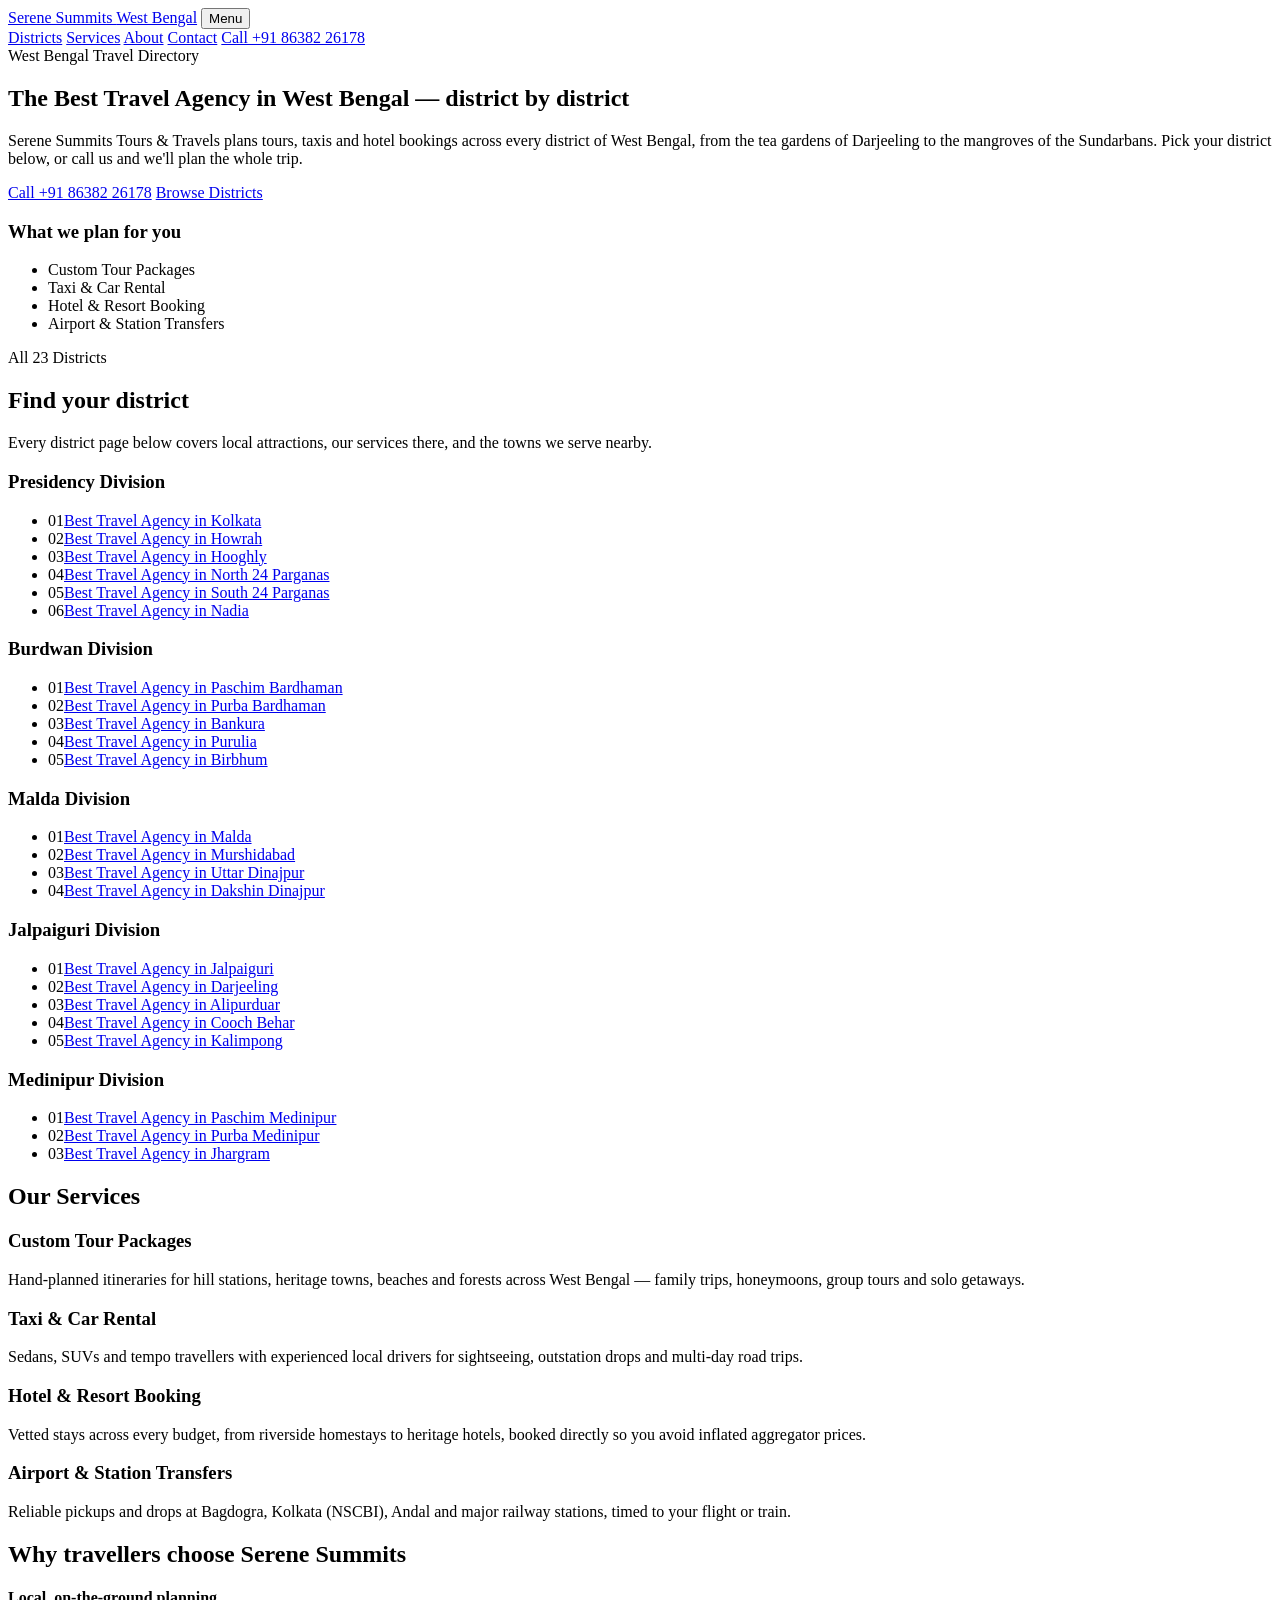
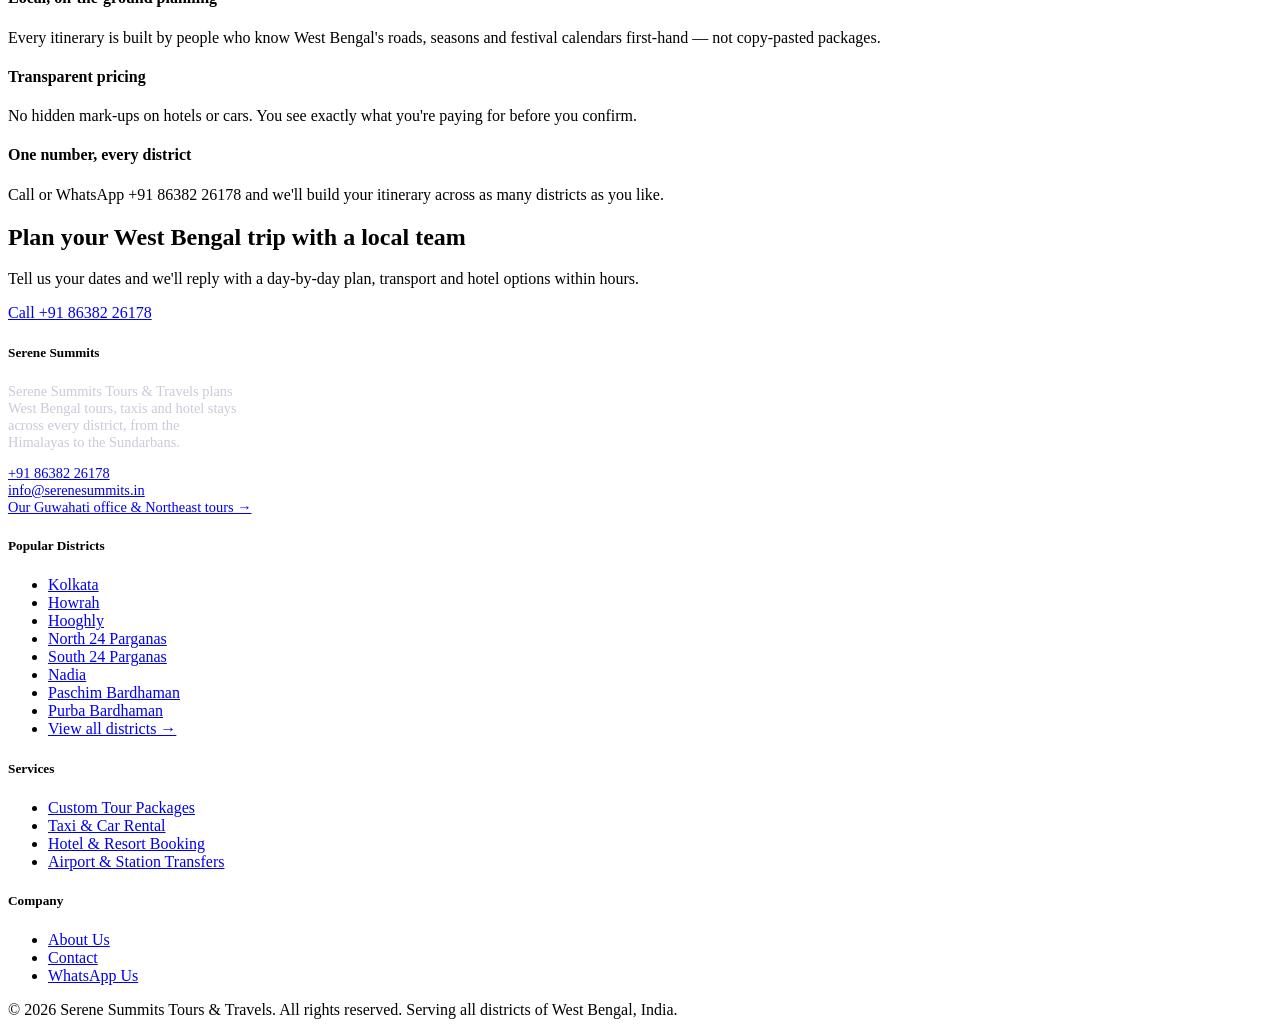
==== index.html @ d7575220 "Add files via upload" ====
<!DOCTYPE html>
<html lang="en">
<head>
<meta charset="UTF-8">
<meta name="viewport" content="width=device-width, initial-scale=1">
<title>Best Travel Agency in West Bengal | Serene Summits</title>
<meta name="description" content="Serene Summits plans tours, taxis and hotel stays across all 23 districts of West Bengal — from Darjeeling&#x27;s hills to the Sundarbans. Call +91 86382 26178.">
<link rel="canonical" href="https://serenesummits.in/west-bengal/index.html">
<meta property="og:type" content="website">
<meta property="og:title" content="Best Travel Agency in West Bengal | Serene Summits">
<meta property="og:description" content="Serene Summits plans tours, taxis and hotel stays across all 23 districts of West Bengal — from Darjeeling&#x27;s hills to the Sundarbans. Call +91 86382 26178.">
<meta property="og:url" content="https://serenesummits.in/west-bengal/index.html">
<meta name="twitter:card" content="summary">
<link rel="icon" href="data:,">
<link rel="stylesheet" href="./assets/css/style.css">
<script type="application/ld+json">{"@context": "https://schema.org", "@type": "TravelAgency", "name": "Serene Summits - Best Travel Agency in West Bengal", "image": "https://serenesummits.in/west-bengal/assets/img/logo.png", "telephone": "+918638226178", "email": "info@serenesummits.in", "url": "https://serenesummits.in/west-bengal/index.html", "areaServed": {"@type": "Place", "name": "West Bengal, West Bengal, India"}, "address": {"@type": "PostalAddress", "addressRegion": "West Bengal", "addressCountry": "IN"}, "priceRange": "$$"}</script>
</head>
<body>
<header class="site-header">
  <div class="header-row">
    <a class="logo" href="./index.html">Serene Summits <span>West Bengal</span></a>
    <button class="nav-toggle" aria-label="Menu" onclick="document.querySelector('.main-nav').classList.toggle('open')">Menu</button>
    <nav class="main-nav">
      <a href="./index.html">Districts</a>
      <a href="./services/index.html">Services</a>
      <a href="./about/index.html">About</a>
      <a href="./contact/index.html">Contact</a>
      <a class="call-btn" href="tel:+918638226178">Call +91 86382 26178</a>
    </nav>
  </div>
</header>
<section class="hero">
  <div class="wrap hero-grid">
    <div>
      <div class="eyebrow-place">West Bengal Travel Directory</div>
      <h1>The Best Travel Agency in West Bengal — district by district</h1>
      <p class="lede">Serene Summits Tours &amp; Travels plans tours, taxis and hotel bookings across every district of West Bengal, from the tea gardens of Darjeeling to the mangroves of the Sundarbans. Pick your district below, or call us and we'll plan the whole trip.</p>
      <div class="hero-cta">
        <a class="btn btn-primary" href="tel:+918638226178">Call +91 86382 26178</a>
        <a class="btn btn-ghost" href="#directory">Browse Districts</a>
      </div>
    </div>
    <div class="hero-fact-card">
      <h3>What we plan for you</h3>
      <ul>
        <li>Custom Tour Packages</li><li>Taxi &amp; Car Rental</li><li>Hotel &amp; Resort Booking</li><li>Airport &amp; Station Transfers</li>
      </ul>
    </div>
  </div>
</section>
<section id="directory"><div class="wrap">
<div class="tag">All 23 Districts</div><h2>Find your district</h2><p>Every district page below covers local attractions, our services there, and the towns we serve nearby.</p>
<div class="index-block"><h3>Presidency Division</h3><ul class="index-list"><li><span class="idx-num">01</span><a href="kolkata/index.html">Best Travel Agency in Kolkata</a></li><li><span class="idx-num">02</span><a href="howrah/index.html">Best Travel Agency in Howrah</a></li><li><span class="idx-num">03</span><a href="hooghly/index.html">Best Travel Agency in Hooghly</a></li><li><span class="idx-num">04</span><a href="north-24-parganas/index.html">Best Travel Agency in North 24 Parganas</a></li><li><span class="idx-num">05</span><a href="south-24-parganas/index.html">Best Travel Agency in South 24 Parganas</a></li><li><span class="idx-num">06</span><a href="nadia/index.html">Best Travel Agency in Nadia</a></li></ul></div>
<div class="index-block"><h3>Burdwan Division</h3><ul class="index-list"><li><span class="idx-num">01</span><a href="paschim-bardhaman/index.html">Best Travel Agency in Paschim Bardhaman</a></li><li><span class="idx-num">02</span><a href="purba-bardhaman/index.html">Best Travel Agency in Purba Bardhaman</a></li><li><span class="idx-num">03</span><a href="bankura/index.html">Best Travel Agency in Bankura</a></li><li><span class="idx-num">04</span><a href="purulia/index.html">Best Travel Agency in Purulia</a></li><li><span class="idx-num">05</span><a href="birbhum/index.html">Best Travel Agency in Birbhum</a></li></ul></div>
<div class="index-block"><h3>Malda Division</h3><ul class="index-list"><li><span class="idx-num">01</span><a href="malda/index.html">Best Travel Agency in Malda</a></li><li><span class="idx-num">02</span><a href="murshidabad/index.html">Best Travel Agency in Murshidabad</a></li><li><span class="idx-num">03</span><a href="uttar-dinajpur/index.html">Best Travel Agency in Uttar Dinajpur</a></li><li><span class="idx-num">04</span><a href="dakshin-dinajpur/index.html">Best Travel Agency in Dakshin Dinajpur</a></li></ul></div>
<div class="index-block"><h3>Jalpaiguri Division</h3><ul class="index-list"><li><span class="idx-num">01</span><a href="jalpaiguri/index.html">Best Travel Agency in Jalpaiguri</a></li><li><span class="idx-num">02</span><a href="darjeeling/index.html">Best Travel Agency in Darjeeling</a></li><li><span class="idx-num">03</span><a href="alipurduar/index.html">Best Travel Agency in Alipurduar</a></li><li><span class="idx-num">04</span><a href="cooch-behar/index.html">Best Travel Agency in Cooch Behar</a></li><li><span class="idx-num">05</span><a href="kalimpong/index.html">Best Travel Agency in Kalimpong</a></li></ul></div>
<div class="index-block"><h3>Medinipur Division</h3><ul class="index-list"><li><span class="idx-num">01</span><a href="paschim-medinipur/index.html">Best Travel Agency in Paschim Medinipur</a></li><li><span class="idx-num">02</span><a href="purba-medinipur/index.html">Best Travel Agency in Purba Medinipur</a></li><li><span class="idx-num">03</span><a href="jhargram/index.html">Best Travel Agency in Jhargram</a></li></ul></div>
</div></section>
<section class="section-tight"><div class="wrap"><h2>Our Services</h2><div class="service-grid"><div class="service-card" id="tour-packages">
      <h3>Custom Tour Packages</h3>
      <p>Hand-planned itineraries for hill stations, heritage towns, beaches and forests across West Bengal — family trips, honeymoons, group tours and solo getaways.</p>
    </div>
<div class="service-card" id="car-rental">
      <h3>Taxi &amp; Car Rental</h3>
      <p>Sedans, SUVs and tempo travellers with experienced local drivers for sightseeing, outstation drops and multi-day road trips.</p>
    </div>
<div class="service-card" id="hotel-booking">
      <h3>Hotel &amp; Resort Booking</h3>
      <p>Vetted stays across every budget, from riverside homestays to heritage hotels, booked directly so you avoid inflated aggregator prices.</p>
    </div>
<div class="service-card" id="transfers">
      <h3>Airport &amp; Station Transfers</h3>
      <p>Reliable pickups and drops at Bagdogra, Kolkata (NSCBI), Andal and major railway stations, timed to your flight or train.</p>
    </div></div></div></section>
<section class="section-tight"><div class="wrap"><h2>Why travellers choose Serene Summits</h2><div class="why-grid"><div class="why-item"><h4>Local, on-the-ground planning</h4><p>Every itinerary is built by people who know West Bengal&#x27;s roads, seasons and festival calendars first-hand — not copy-pasted packages.</p></div>
<div class="why-item"><h4>Transparent pricing</h4><p>No hidden mark-ups on hotels or cars. You see exactly what you&#x27;re paying for before you confirm.</p></div>
<div class="why-item"><h4>One number, every district</h4><p>Call or WhatsApp +91 86382 26178 and we&#x27;ll build your itinerary across as many districts as you like.</p></div></div></div></section>
<section class="cta-band">
  <div class="wrap two-col" style="align-items:center;">
    <div>
      <h2>Plan your West Bengal trip with a local team</h2>
      <p>Tell us your dates and we'll reply with a day-by-day plan, transport and hotel options within hours.</p>
    </div>
    <div class="hero-cta" style="margin-top:0;">
      <a class="btn btn-primary" href="tel:+918638226178">Call +91 86382 26178</a>
      <a class="btn btn-ghost" style="color:#fff;border-color:#fff;" href="https://wa.me/918638226178">WhatsApp Us</a>
    </div>
  </div>
</section><footer class="site-footer">
  <div class="wrap footer-grid">
    <div>
      <h5>Serene Summits</h5>
      <p style="color:#C9CADA;font-size:0.9rem;max-width:32ch;">Serene Summits Tours &amp; Travels plans West Bengal tours, taxis and hotel stays across every district, from the Himalayas to the Sundarbans.</p>
      <p style="font-size:0.9rem;">
        <a href="tel:+918638226178">+91 86382 26178</a><br>
        <a href="mailto:info@serenesummits.in">info@serenesummits.in</a><br>
        <a href="https://serenesummits.in/">Our Guwahati office &amp; Northeast tours &rarr;</a>
      </p>
    </div>
    <div>
      <h5>Popular Districts</h5>
      <ul><li><a href="./kolkata/index.html">Kolkata</a></li>
<li><a href="./howrah/index.html">Howrah</a></li>
<li><a href="./hooghly/index.html">Hooghly</a></li>
<li><a href="./north-24-parganas/index.html">North 24 Parganas</a></li>
<li><a href="./south-24-parganas/index.html">South 24 Parganas</a></li>
<li><a href="./nadia/index.html">Nadia</a></li>
<li><a href="./paschim-bardhaman/index.html">Paschim Bardhaman</a></li>
<li><a href="./purba-bardhaman/index.html">Purba Bardhaman</a></li>
        <li><a href="./index.html">View all districts &rarr;</a></li>
      </ul>
    </div>
    <div>
      <h5>Services</h5>
      <ul><li><a href="./services/index.html#tour-packages">Custom Tour Packages</a></li>
<li><a href="./services/index.html#car-rental">Taxi &amp; Car Rental</a></li>
<li><a href="./services/index.html#hotel-booking">Hotel &amp; Resort Booking</a></li>
<li><a href="./services/index.html#transfers">Airport &amp; Station Transfers</a></li></ul>
    </div>
    <div>
      <h5>Company</h5>
      <ul>
        <li><a href="./about/index.html">About Us</a></li>
        <li><a href="./contact/index.html">Contact</a></li>
        <li><a href="https://wa.me/918638226178">WhatsApp Us</a></li>
      </ul>
    </div>
  </div>
  <div class="wrap footer-bottom">
    <span>&copy; <span id="yr"></span> Serene Summits Tours &amp; Travels. All rights reserved.</span>
    <span>Serving all districts of West Bengal, India.</span>
  </div>
</footer>
<script>document.getElementById('yr').textContent = new Date().getFullYear();</script>
<script src="./assets/js/main.js"></script>
</body></html>
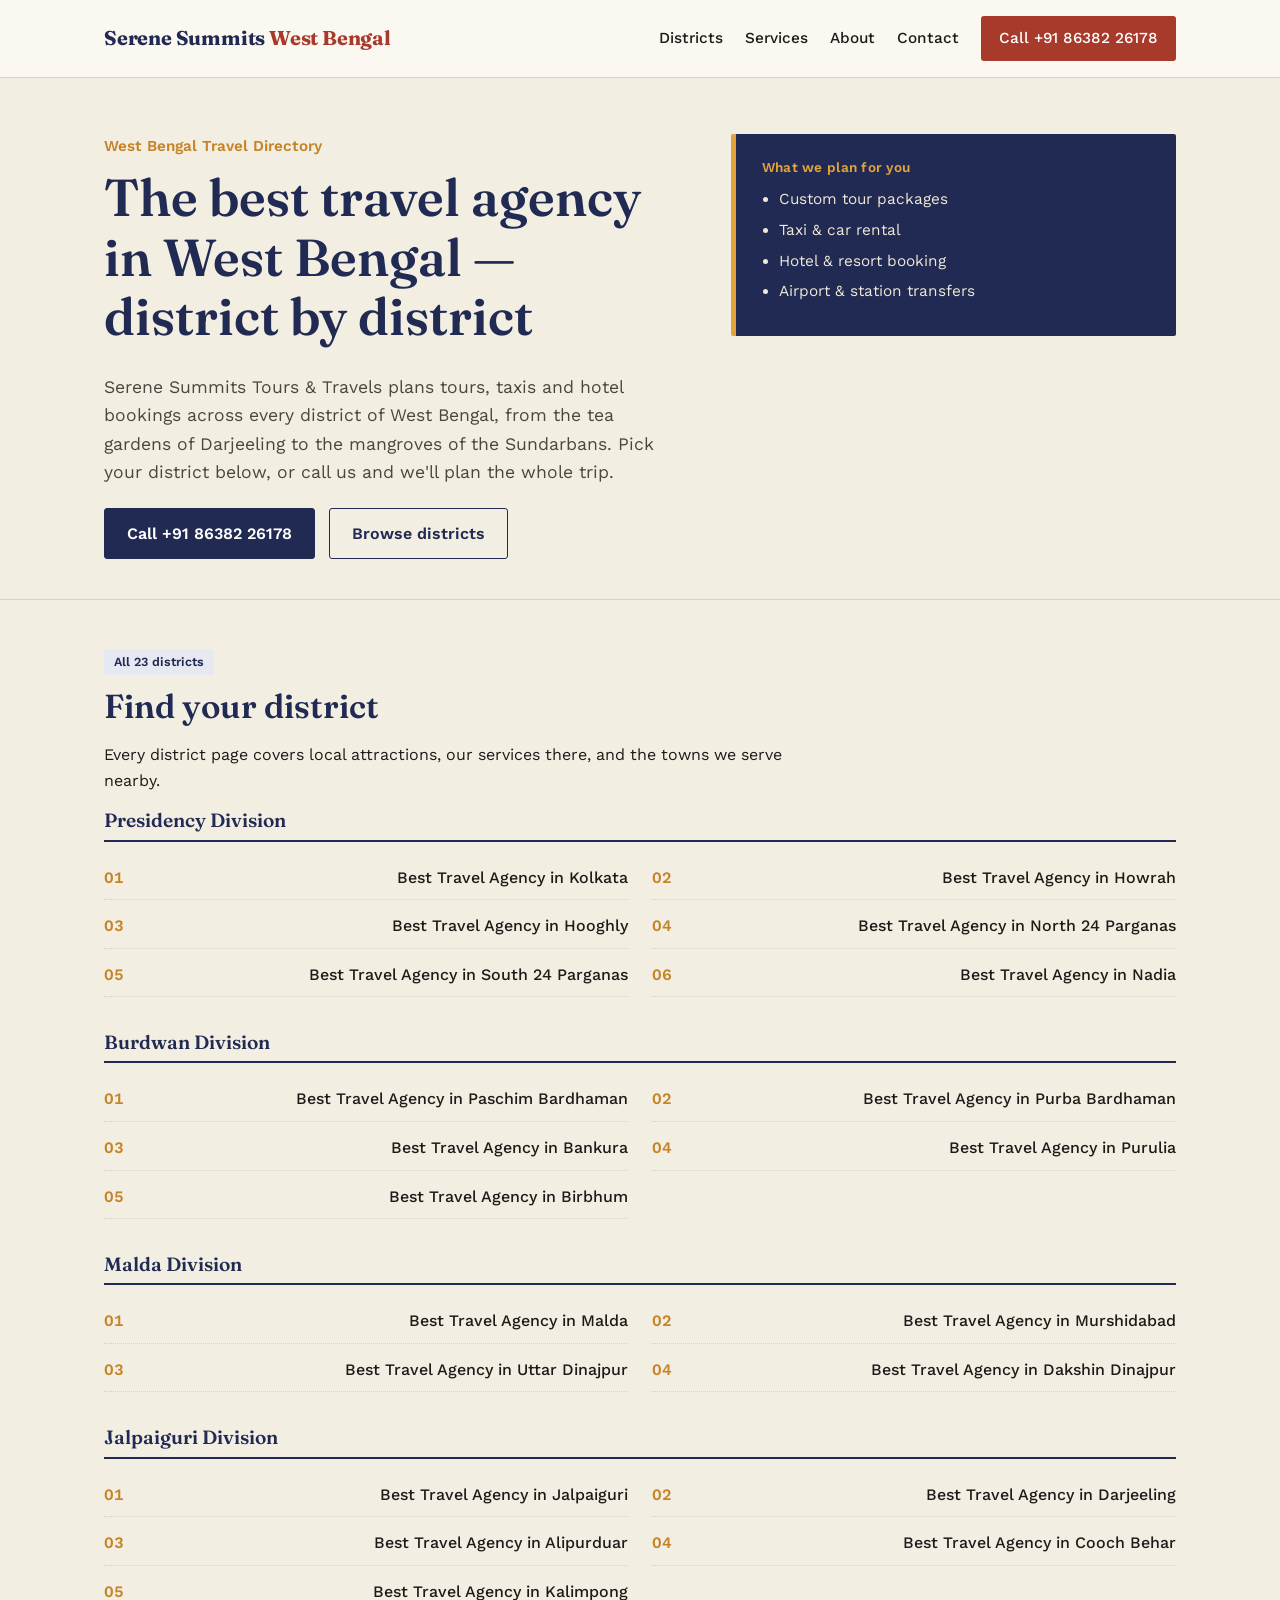
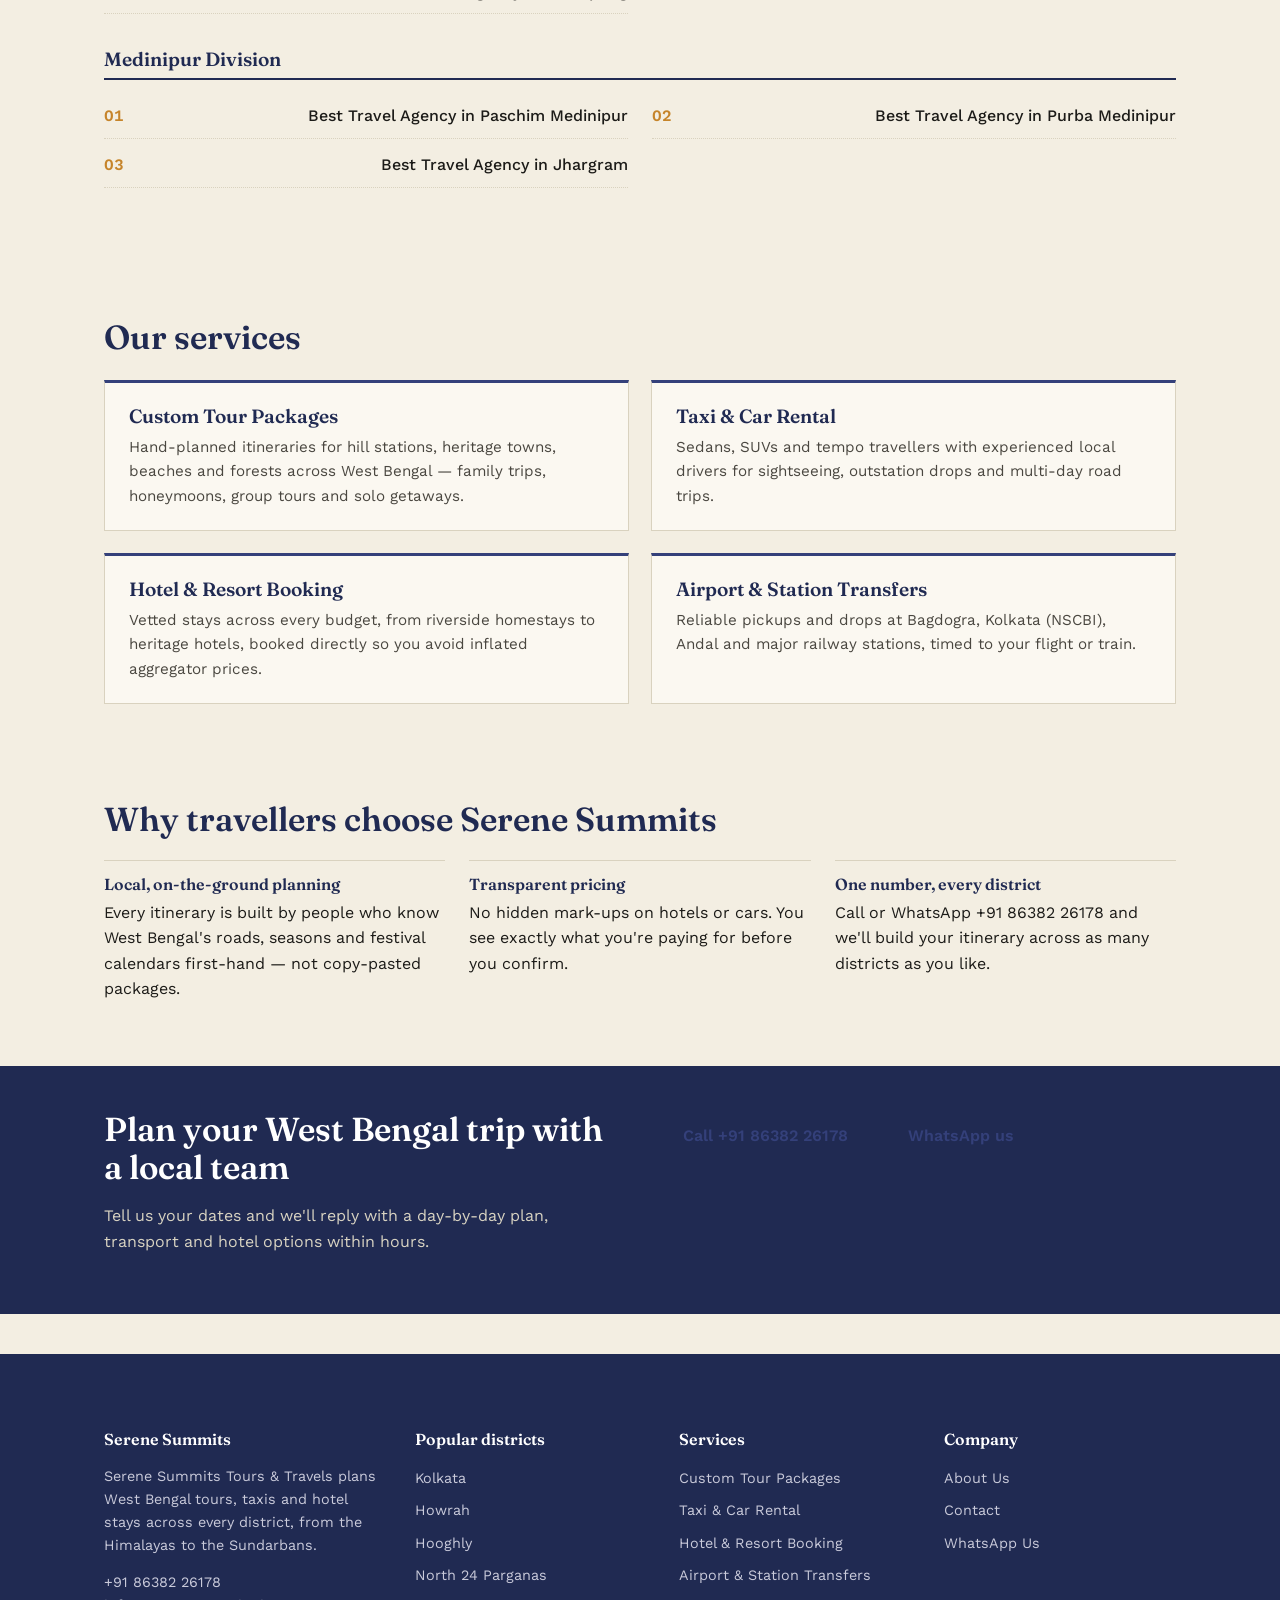
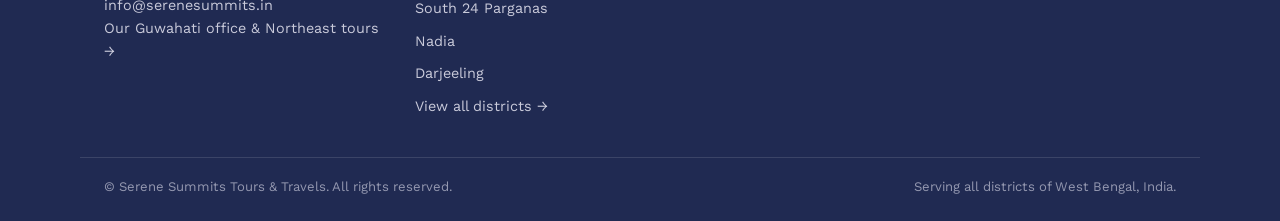
==== commit ab6e8987: "Update index.html" ====
--- a/index.html
+++ b/index.html
@@ -4,23 +4,39 @@
 <meta charset="UTF-8">
 <meta name="viewport" content="width=device-width, initial-scale=1">
 <title>Best Travel Agency in West Bengal | Serene Summits</title>
-<meta name="description" content="Serene Summits plans tours, taxis and hotel stays across all 23 districts of West Bengal — from Darjeeling&#x27;s hills to the Sundarbans. Call +91 86382 26178.">
-<link rel="canonical" href="https://serenesummits.in/west-bengal/index.html">
+<meta name="description" content="Serene Summits plans tours, taxis and hotel stays across all 23 districts of West Bengal — from Darjeeling's hills to the Sundarbans. Call +91 86382 26178.">
+<link rel="canonical" href="https://serenesummits.in/west-bengal/">
 <meta property="og:type" content="website">
 <meta property="og:title" content="Best Travel Agency in West Bengal | Serene Summits">
-<meta property="og:description" content="Serene Summits plans tours, taxis and hotel stays across all 23 districts of West Bengal — from Darjeeling&#x27;s hills to the Sundarbans. Call +91 86382 26178.">
-<meta property="og:url" content="https://serenesummits.in/west-bengal/index.html">
-<meta name="twitter:card" content="summary">
-<link rel="icon" href="data:,">
+<meta property="og:description" content="Tours, taxis and hotel stays across every district of West Bengal — planned by locals. Call +91 86382 26178.">
+<meta property="og:url" content="https://serenesummits.in/west-bengal/">
+<meta property="og:image" content="https://serenesummits.in/west-bengal/assets/img/logo.png">
+<meta name="twitter:card" content="summary_large_image">
+<meta name="theme-color" content="#0b6e4f">
+<link rel="icon" href="./assets/img/favicon.ico">
 <link rel="stylesheet" href="./assets/css/style.css">
-<script type="application/ld+json">{"@context": "https://schema.org", "@type": "TravelAgency", "name": "Serene Summits - Best Travel Agency in West Bengal", "image": "https://serenesummits.in/west-bengal/assets/img/logo.png", "telephone": "+918638226178", "email": "info@serenesummits.in", "url": "https://serenesummits.in/west-bengal/index.html", "areaServed": {"@type": "Place", "name": "West Bengal, West Bengal, India"}, "address": {"@type": "PostalAddress", "addressRegion": "West Bengal", "addressCountry": "IN"}, "priceRange": "$$"}</script>
+<script type="application/ld+json">
+{
+  "@context": "https://schema.org",
+  "@type": "TravelAgency",
+  "name": "Serene Summits - Best Travel Agency in West Bengal",
+  "image": "https://serenesummits.in/west-bengal/assets/img/logo.png",
+  "telephone": "+918638226178",
+  "email": "info@serenesummits.in",
+  "url": "https://serenesummits.in/west-bengal/",
+  "areaServed": {"@type": "Place", "name": "West Bengal, India"},
+  "address": {"@type": "PostalAddress", "addressRegion": "West Bengal", "addressCountry": "IN"},
+  "priceRange": "$$"
+}
+</script>
 </head>
 <body>
+
 <header class="site-header">
   <div class="header-row">
     <a class="logo" href="./index.html">Serene Summits <span>West Bengal</span></a>
-    <button class="nav-toggle" aria-label="Menu" onclick="document.querySelector('.main-nav').classList.toggle('open')">Menu</button>
-    <nav class="main-nav">
+    <button class="nav-toggle" aria-label="Toggle menu" aria-expanded="false" aria-controls="primary-nav">Menu</button>
+    <nav class="main-nav" id="primary-nav" aria-label="Primary">
       <a href="./index.html">Districts</a>
       <a href="./services/index.html">Services</a>
       <a href="./about/index.html">About</a>
@@ -29,93 +45,184 @@
     </nav>
   </div>
 </header>
+
+<main>
+
 <section class="hero">
   <div class="wrap hero-grid">
     <div>
       <div class="eyebrow-place">West Bengal Travel Directory</div>
-      <h1>The Best Travel Agency in West Bengal — district by district</h1>
+      <h1>The best travel agency in West Bengal — district by district</h1>
       <p class="lede">Serene Summits Tours &amp; Travels plans tours, taxis and hotel bookings across every district of West Bengal, from the tea gardens of Darjeeling to the mangroves of the Sundarbans. Pick your district below, or call us and we'll plan the whole trip.</p>
       <div class="hero-cta">
         <a class="btn btn-primary" href="tel:+918638226178">Call +91 86382 26178</a>
-        <a class="btn btn-ghost" href="#directory">Browse Districts</a>
-      </div>
-    </div>
-    <div class="hero-fact-card">
+        <a class="btn btn-ghost" href="#directory">Browse districts</a>
+      </div>
+    </div>
+    <aside class="hero-fact-card" aria-label="What we plan for you">
       <h3>What we plan for you</h3>
       <ul>
-        <li>Custom Tour Packages</li><li>Taxi &amp; Car Rental</li><li>Hotel &amp; Resort Booking</li><li>Airport &amp; Station Transfers</li>
-      </ul>
-    </div>
-  </div>
-</section>
-<section id="directory"><div class="wrap">
-<div class="tag">All 23 Districts</div><h2>Find your district</h2><p>Every district page below covers local attractions, our services there, and the towns we serve nearby.</p>
-<div class="index-block"><h3>Presidency Division</h3><ul class="index-list"><li><span class="idx-num">01</span><a href="kolkata/index.html">Best Travel Agency in Kolkata</a></li><li><span class="idx-num">02</span><a href="howrah/index.html">Best Travel Agency in Howrah</a></li><li><span class="idx-num">03</span><a href="hooghly/index.html">Best Travel Agency in Hooghly</a></li><li><span class="idx-num">04</span><a href="north-24-parganas/index.html">Best Travel Agency in North 24 Parganas</a></li><li><span class="idx-num">05</span><a href="south-24-parganas/index.html">Best Travel Agency in South 24 Parganas</a></li><li><span class="idx-num">06</span><a href="nadia/index.html">Best Travel Agency in Nadia</a></li></ul></div>
-<div class="index-block"><h3>Burdwan Division</h3><ul class="index-list"><li><span class="idx-num">01</span><a href="paschim-bardhaman/index.html">Best Travel Agency in Paschim Bardhaman</a></li><li><span class="idx-num">02</span><a href="purba-bardhaman/index.html">Best Travel Agency in Purba Bardhaman</a></li><li><span class="idx-num">03</span><a href="bankura/index.html">Best Travel Agency in Bankura</a></li><li><span class="idx-num">04</span><a href="purulia/index.html">Best Travel Agency in Purulia</a></li><li><span class="idx-num">05</span><a href="birbhum/index.html">Best Travel Agency in Birbhum</a></li></ul></div>
-<div class="index-block"><h3>Malda Division</h3><ul class="index-list"><li><span class="idx-num">01</span><a href="malda/index.html">Best Travel Agency in Malda</a></li><li><span class="idx-num">02</span><a href="murshidabad/index.html">Best Travel Agency in Murshidabad</a></li><li><span class="idx-num">03</span><a href="uttar-dinajpur/index.html">Best Travel Agency in Uttar Dinajpur</a></li><li><span class="idx-num">04</span><a href="dakshin-dinajpur/index.html">Best Travel Agency in Dakshin Dinajpur</a></li></ul></div>
-<div class="index-block"><h3>Jalpaiguri Division</h3><ul class="index-list"><li><span class="idx-num">01</span><a href="jalpaiguri/index.html">Best Travel Agency in Jalpaiguri</a></li><li><span class="idx-num">02</span><a href="darjeeling/index.html">Best Travel Agency in Darjeeling</a></li><li><span class="idx-num">03</span><a href="alipurduar/index.html">Best Travel Agency in Alipurduar</a></li><li><span class="idx-num">04</span><a href="cooch-behar/index.html">Best Travel Agency in Cooch Behar</a></li><li><span class="idx-num">05</span><a href="kalimpong/index.html">Best Travel Agency in Kalimpong</a></li></ul></div>
-<div class="index-block"><h3>Medinipur Division</h3><ul class="index-list"><li><span class="idx-num">01</span><a href="paschim-medinipur/index.html">Best Travel Agency in Paschim Medinipur</a></li><li><span class="idx-num">02</span><a href="purba-medinipur/index.html">Best Travel Agency in Purba Medinipur</a></li><li><span class="idx-num">03</span><a href="jhargram/index.html">Best Travel Agency in Jhargram</a></li></ul></div>
-</div></section>
-<section class="section-tight"><div class="wrap"><h2>Our Services</h2><div class="service-grid"><div class="service-card" id="tour-packages">
-      <h3>Custom Tour Packages</h3>
-      <p>Hand-planned itineraries for hill stations, heritage towns, beaches and forests across West Bengal — family trips, honeymoons, group tours and solo getaways.</p>
-    </div>
-<div class="service-card" id="car-rental">
-      <h3>Taxi &amp; Car Rental</h3>
-      <p>Sedans, SUVs and tempo travellers with experienced local drivers for sightseeing, outstation drops and multi-day road trips.</p>
-    </div>
-<div class="service-card" id="hotel-booking">
-      <h3>Hotel &amp; Resort Booking</h3>
-      <p>Vetted stays across every budget, from riverside homestays to heritage hotels, booked directly so you avoid inflated aggregator prices.</p>
-    </div>
-<div class="service-card" id="transfers">
-      <h3>Airport &amp; Station Transfers</h3>
-      <p>Reliable pickups and drops at Bagdogra, Kolkata (NSCBI), Andal and major railway stations, timed to your flight or train.</p>
-    </div></div></div></section>
-<section class="section-tight"><div class="wrap"><h2>Why travellers choose Serene Summits</h2><div class="why-grid"><div class="why-item"><h4>Local, on-the-ground planning</h4><p>Every itinerary is built by people who know West Bengal&#x27;s roads, seasons and festival calendars first-hand — not copy-pasted packages.</p></div>
-<div class="why-item"><h4>Transparent pricing</h4><p>No hidden mark-ups on hotels or cars. You see exactly what you&#x27;re paying for before you confirm.</p></div>
-<div class="why-item"><h4>One number, every district</h4><p>Call or WhatsApp +91 86382 26178 and we&#x27;ll build your itinerary across as many districts as you like.</p></div></div></div></section>
+        <li>Custom tour packages</li>
+        <li>Taxi &amp; car rental</li>
+        <li>Hotel &amp; resort booking</li>
+        <li>Airport &amp; station transfers</li>
+      </ul>
+    </aside>
+  </div>
+</section>
+
+<section id="directory" class="section">
+  <div class="wrap">
+    <span class="tag">All 23 districts</span>
+    <h2>Find your district</h2>
+    <p>Every district page covers local attractions, our services there, and the towns we serve nearby.</p>
+
+    <div class="index-block">
+      <h3>Presidency Division</h3>
+      <ul class="index-list">
+        <li><span class="idx-num">01</span><a href="./kolkata/index.html">Best Travel Agency in Kolkata</a></li>
+        <li><span class="idx-num">02</span><a href="./howrah/index.html">Best Travel Agency in Howrah</a></li>
+        <li><span class="idx-num">03</span><a href="./hooghly/index.html">Best Travel Agency in Hooghly</a></li>
+        <li><span class="idx-num">04</span><a href="./north-24-parganas/index.html">Best Travel Agency in North 24 Parganas</a></li>
+        <li><span class="idx-num">05</span><a href="./south-24-parganas/index.html">Best Travel Agency in South 24 Parganas</a></li>
+        <li><span class="idx-num">06</span><a href="./nadia/index.html">Best Travel Agency in Nadia</a></li>
+      </ul>
+    </div>
+
+    <div class="index-block">
+      <h3>Burdwan Division</h3>
+      <ul class="index-list">
+        <li><span class="idx-num">01</span><a href="./paschim-bardhaman/index.html">Best Travel Agency in Paschim Bardhaman</a></li>
+        <li><span class="idx-num">02</span><a href="./purba-bardhaman/index.html">Best Travel Agency in Purba Bardhaman</a></li>
+        <li><span class="idx-num">03</span><a href="./bankura/index.html">Best Travel Agency in Bankura</a></li>
+        <li><span class="idx-num">04</span><a href="./purulia/index.html">Best Travel Agency in Purulia</a></li>
+        <li><span class="idx-num">05</span><a href="./birbhum/index.html">Best Travel Agency in Birbhum</a></li>
+      </ul>
+    </div>
+
+    <div class="index-block">
+      <h3>Malda Division</h3>
+      <ul class="index-list">
+        <li><span class="idx-num">01</span><a href="./malda/index.html">Best Travel Agency in Malda</a></li>
+        <li><span class="idx-num">02</span><a href="./murshidabad/index.html">Best Travel Agency in Murshidabad</a></li>
+        <li><span class="idx-num">03</span><a href="./uttar-dinajpur/index.html">Best Travel Agency in Uttar Dinajpur</a></li>
+        <li><span class="idx-num">04</span><a href="./dakshin-dinajpur/index.html">Best Travel Agency in Dakshin Dinajpur</a></li>
+      </ul>
+    </div>
+
+    <div class="index-block">
+      <h3>Jalpaiguri Division</h3>
+      <ul class="index-list">
+        <li><span class="idx-num">01</span><a href="./jalpaiguri/index.html">Best Travel Agency in Jalpaiguri</a></li>
+        <li><span class="idx-num">02</span><a href="./darjeeling/index.html">Best Travel Agency in Darjeeling</a></li>
+        <li><span class="idx-num">03</span><a href="./alipurduar/index.html">Best Travel Agency in Alipurduar</a></li>
+        <li><span class="idx-num">04</span><a href="./cooch-behar/index.html">Best Travel Agency in Cooch Behar</a></li>
+        <li><span class="idx-num">05</span><a href="./kalimpong/index.html">Best Travel Agency in Kalimpong</a></li>
+      </ul>
+    </div>
+
+    <div class="index-block">
+      <h3>Medinipur Division</h3>
+      <ul class="index-list">
+        <li><span class="idx-num">01</span><a href="./paschim-medinipur/index.html">Best Travel Agency in Paschim Medinipur</a></li>
+        <li><span class="idx-num">02</span><a href="./purba-medinipur/index.html">Best Travel Agency in Purba Medinipur</a></li>
+        <li><span class="idx-num">03</span><a href="./jhargram/index.html">Best Travel Agency in Jhargram</a></li>
+      </ul>
+    </div>
+  </div>
+</section>
+
+<section class="section section-alt">
+  <div class="wrap">
+    <h2>Our services</h2>
+    <div class="service-grid">
+      <div class="service-card" id="tour-packages">
+        <h3>Custom Tour Packages</h3>
+        <p>Hand-planned itineraries for hill stations, heritage towns, beaches and forests across West Bengal — family trips, honeymoons, group tours and solo getaways.</p>
+      </div>
+      <div class="service-card" id="car-rental">
+        <h3>Taxi &amp; Car Rental</h3>
+        <p>Sedans, SUVs and tempo travellers with experienced local drivers for sightseeing, outstation drops and multi-day road trips.</p>
+      </div>
+      <div class="service-card" id="hotel-booking">
+        <h3>Hotel &amp; Resort Booking</h3>
+        <p>Vetted stays across every budget, from riverside homestays to heritage hotels, booked directly so you avoid inflated aggregator prices.</p>
+      </div>
+      <div class="service-card" id="transfers">
+        <h3>Airport &amp; Station Transfers</h3>
+        <p>Reliable pickups and drops at Bagdogra, Kolkata (NSCBI), Andal and major railway stations, timed to your flight or train.</p>
+      </div>
+    </div>
+  </div>
+</section>
+
+<section class="section">
+  <div class="wrap">
+    <h2>Why travellers choose Serene Summits</h2>
+    <div class="why-grid">
+      <div class="why-item">
+        <h4>Local, on-the-ground planning</h4>
+        <p>Every itinerary is built by people who know West Bengal's roads, seasons and festival calendars first-hand — not copy-pasted packages.</p>
+      </div>
+      <div class="why-item">
+        <h4>Transparent pricing</h4>
+        <p>No hidden mark-ups on hotels or cars. You see exactly what you're paying for before you confirm.</p>
+      </div>
+      <div class="why-item">
+        <h4>One number, every district</h4>
+        <p>Call or WhatsApp +91 86382 26178 and we'll build your itinerary across as many districts as you like.</p>
+      </div>
+    </div>
+  </div>
+</section>
+
 <section class="cta-band">
-  <div class="wrap two-col" style="align-items:center;">
+  <div class="wrap two-col">
     <div>
       <h2>Plan your West Bengal trip with a local team</h2>
       <p>Tell us your dates and we'll reply with a day-by-day plan, transport and hotel options within hours.</p>
     </div>
     <div class="hero-cta" style="margin-top:0;">
-      <a class="btn btn-primary" href="tel:+918638226178">Call +91 86382 26178</a>
-      <a class="btn btn-ghost" style="color:#fff;border-color:#fff;" href="https://wa.me/918638226178">WhatsApp Us</a>
-    </div>
-  </div>
-</section><footer class="site-footer">
+      <a class="btn btn-white" href="tel:+918638226178">Call +91 86382 26178</a>
+      <a class="btn btn-outline-white" href="https://wa.me/918638226178">WhatsApp us</a>
+    </div>
+  </div>
+</section>
+
+</main>
+
+<footer class="site-footer">
   <div class="wrap footer-grid">
     <div>
       <h5>Serene Summits</h5>
-      <p style="color:#C9CADA;font-size:0.9rem;max-width:32ch;">Serene Summits Tours &amp; Travels plans West Bengal tours, taxis and hotel stays across every district, from the Himalayas to the Sundarbans.</p>
-      <p style="font-size:0.9rem;">
+      <p style="color:#c9cada;font-size:.9rem;max-width:34ch;">Serene Summits Tours &amp; Travels plans West Bengal tours, taxis and hotel stays across every district, from the Himalayas to the Sundarbans.</p>
+      <p style="font-size:.9rem;">
         <a href="tel:+918638226178">+91 86382 26178</a><br>
         <a href="mailto:info@serenesummits.in">info@serenesummits.in</a><br>
-        <a href="https://serenesummits.in/">Our Guwahati office &amp; Northeast tours &rarr;</a>
+        <a href="https://serenesummits.in/">Our Guwahati office &amp; Northeast tours →</a>
       </p>
     </div>
     <div>
-      <h5>Popular Districts</h5>
-      <ul><li><a href="./kolkata/index.html">Kolkata</a></li>
-<li><a href="./howrah/index.html">Howrah</a></li>
-<li><a href="./hooghly/index.html">Hooghly</a></li>
-<li><a href="./north-24-parganas/index.html">North 24 Parganas</a></li>
-<li><a href="./south-24-parganas/index.html">South 24 Parganas</a></li>
-<li><a href="./nadia/index.html">Nadia</a></li>
-<li><a href="./paschim-bardhaman/index.html">Paschim Bardhaman</a></li>
-<li><a href="./purba-bardhaman/index.html">Purba Bardhaman</a></li>
-        <li><a href="./index.html">View all districts &rarr;</a></li>
+      <h5>Popular districts</h5>
+      <ul>
+        <li><a href="./kolkata/index.html">Kolkata</a></li>
+        <li><a href="./howrah/index.html">Howrah</a></li>
+        <li><a href="./hooghly/index.html">Hooghly</a></li>
+        <li><a href="./north-24-parganas/index.html">North 24 Parganas</a></li>
+        <li><a href="./south-24-parganas/index.html">South 24 Parganas</a></li>
+        <li><a href="./nadia/index.html">Nadia</a></li>
+        <li><a href="./darjeeling/index.html">Darjeeling</a></li>
+        <li><a href="./index.html">View all districts →</a></li>
       </ul>
     </div>
     <div>
       <h5>Services</h5>
-      <ul><li><a href="./services/index.html#tour-packages">Custom Tour Packages</a></li>
-<li><a href="./services/index.html#car-rental">Taxi &amp; Car Rental</a></li>
-<li><a href="./services/index.html#hotel-booking">Hotel &amp; Resort Booking</a></li>
-<li><a href="./services/index.html#transfers">Airport &amp; Station Transfers</a></li></ul>
+      <ul>
+        <li><a href="./services/index.html#tour-packages">Custom Tour Packages</a></li>
+        <li><a href="./services/index.html#car-rental">Taxi &amp; Car Rental</a></li>
+        <li><a href="./services/index.html#hotel-booking">Hotel &amp; Resort Booking</a></li>
+        <li><a href="./services/index.html#transfers">Airport &amp; Station Transfers</a></li>
+      </ul>
     </div>
     <div>
       <h5>Company</h5>
@@ -127,10 +234,11 @@
     </div>
   </div>
   <div class="wrap footer-bottom">
-    <span>&copy; <span id="yr"></span> Serene Summits Tours &amp; Travels. All rights reserved.</span>
+    <span>© <span id="yr"></span> Serene Summits Tours &amp; Travels. All rights reserved.</span>
     <span>Serving all districts of West Bengal, India.</span>
   </div>
 </footer>
-<script>document.getElementById('yr').textContent = new Date().getFullYear();</script>
-<script src="./assets/js/main.js"></script>
-</body></html>+
+<script src="./assets/js/main.js" defer></script>
+</body>
+</html>
--- a/assets/css/style.css
+++ b/assets/css/style.css
@@ -0,0 +1,183 @@
+/* Serene Summits — West Bengal
+   Palette drawn from Bengal's indigo trade & Durga Puja marigold/vermillion.
+   Layout reads as a travel gazetteer/index rather than a generic SaaS page. */
+
+@import url('https://fonts.googleapis.com/css2?family=Fraunces:opsz,wght@9..144,400;9..144,500;9..144,600;9..144,700&family=Work+Sans:wght@400;500;600;700&display=swap');
+
+:root{
+  --ink: #1C1B18;
+  --ink-soft: #4A4740;
+  --indigo-deep: #202A52;
+  --indigo-mid: #34407A;
+  --indigo-pale: #E7E9F2;
+  --marigold: #E2A33B;
+  --marigold-deep: #C6842A;
+  --vermillion: #A83A2C;
+  --paper: #F3EEE2;
+  --paper-raised: #FBF8F1;
+  --line: #D9D2BF;
+  --max: 1120px;
+}
+
+*{ box-sizing: border-box; }
+html{ scroll-behavior: smooth; }
+body{
+  margin:0;
+  background: var(--paper);
+  color: var(--ink);
+  font-family: 'Work Sans', -apple-system, BlinkMacSystemFont, sans-serif;
+  line-height: 1.6;
+  -webkit-font-smoothing: antialiased;
+}
+h1,h2,h3,h4{
+  font-family: 'Fraunces', Georgia, serif;
+  color: var(--indigo-deep);
+  line-height: 1.15;
+  margin: 0 0 0.5em;
+  font-weight: 600;
+}
+h1{ font-size: clamp(2rem, 4.4vw, 3.25rem); font-weight: 600; }
+h2{ font-size: clamp(1.5rem, 2.6vw, 2.1rem); }
+h3{ font-size: 1.2rem; }
+p{ margin: 0 0 1em; max-width: 68ch; }
+a{ color: var(--indigo-mid); text-decoration: none; }
+a:hover{ color: var(--vermillion); }
+a:focus-visible, button:focus-visible{ outline: 3px solid var(--marigold); outline-offset: 2px; }
+img{ max-width: 100%; display: block; }
+ul{ padding-left: 1.15em; }
+li{ margin-bottom: 0.4em; }
+
+.wrap{ max-width: var(--max); margin: 0 auto; padding: 0 24px; }
+
+/* ---------- Header ---------- */
+.site-header{
+  border-bottom: 1px solid var(--line);
+  background: var(--paper-raised);
+  position: sticky; top:0; z-index: 50;
+}
+.header-row{
+  display:flex; align-items:center; justify-content:space-between;
+  padding: 16px 24px; max-width: var(--max); margin:0 auto; gap: 16px;
+}
+.logo{
+  font-family:'Fraunces', serif; font-weight:700; font-size:1.25rem;
+  color: var(--indigo-deep); letter-spacing: -0.01em; white-space:nowrap;
+}
+.logo span{ color: var(--vermillion); }
+.main-nav{ display:flex; align-items:center; gap: 22px; }
+.main-nav a{ color: var(--ink); font-weight:500; font-size:0.96rem; }
+.main-nav a:hover{ color: var(--indigo-mid); }
+.call-btn{
+  background: var(--vermillion); color:#fff !important; padding: 10px 18px;
+  border-radius: 3px; font-weight:600; white-space:nowrap;
+}
+.call-btn:hover{ background: var(--indigo-deep); color:#fff !important; }
+.nav-toggle{ display:none; background:none; border:1px solid var(--line); border-radius:3px; padding:8px 10px; }
+
+/* ---------- Breadcrumb ---------- */
+.crumb{ font-size:0.85rem; color: var(--ink-soft); padding: 14px 0 0; }
+.crumb a{ color: var(--indigo-mid); }
+.crumb span{ margin: 0 6px; color: var(--line); }
+
+/* ---------- Hero ---------- */
+.hero{ padding: 56px 0 40px; border-bottom: 1px solid var(--line); }
+.hero-grid{ display:grid; grid-template-columns: 1.3fr 1fr; gap: 48px; align-items:start; }
+.eyebrow-place{ color: var(--marigold-deep); font-weight:600; margin-bottom: 10px; font-size:0.95rem; }
+.hero p.lede{ font-size:1.1rem; color: var(--ink-soft); }
+.hero-cta{ display:flex; gap:14px; flex-wrap:wrap; margin-top: 22px; }
+.btn{
+  display:inline-block; padding: 12px 22px; border-radius: 3px; font-weight:600;
+  border: 1.5px solid var(--indigo-deep);
+}
+.btn-primary{ background: var(--indigo-deep); color:#fff; }
+.btn-primary:hover{ background: var(--vermillion); border-color: var(--vermillion); color:#fff; }
+.btn-ghost{ background: transparent; color: var(--indigo-deep); }
+.btn-ghost:hover{ background: var(--indigo-deep); color:#fff; }
+
+.hero-fact-card{
+  background: var(--indigo-deep); color: #EFE9D8; padding: 26px;
+  border-radius: 2px; border-left: 5px solid var(--marigold);
+}
+.hero-fact-card h3{ color: var(--marigold); font-family:'Work Sans',sans-serif; font-size:0.85rem;
+  text-transform: none; letter-spacing: 0.02em; margin-bottom: 12px; font-weight:600; }
+.hero-fact-card ul{ padding-left: 1.1em; margin:0; }
+.hero-fact-card li{ color:#EFE9D8; font-size:0.96rem; }
+
+/* ---------- Sections ---------- */
+section{ padding: 48px 0; }
+.section-tight{ padding: 32px 0; }
+.divider{ border:none; border-top:1px solid var(--line); }
+
+.two-col{ display:grid; grid-template-columns: 1fr 1fr; gap: 40px; }
+.service-grid{ display:grid; grid-template-columns: repeat(2, 1fr); gap: 22px; margin-top: 24px; }
+.service-card{
+  border: 1px solid var(--line); background: var(--paper-raised);
+  padding: 22px 24px; border-top: 3px solid var(--indigo-mid);
+}
+.service-card h3{ margin-bottom:8px; }
+.service-card p{ font-size:0.95rem; color: var(--ink-soft); margin:0; }
+
+/* ---------- Directory / index listing (districts & towns) ---------- */
+.index-block{ margin-bottom: 34px; }
+.index-block h3{
+  border-bottom: 2px solid var(--indigo-deep); padding-bottom: 8px; margin-bottom: 14px;
+  display:flex; align-items:baseline; gap:10px;
+}
+.index-list{ list-style:none; padding:0; margin:0; display:grid; grid-template-columns: repeat(2, 1fr); gap: 4px 24px; }
+.index-list li{ margin:0; border-bottom: 1px dotted var(--line); padding: 9px 0; display:flex; justify-content:space-between; gap:8px;}
+.index-list a{ color: var(--ink); font-weight:500; }
+.index-list a:hover{ color: var(--vermillion); }
+.index-list .idx-num{ color: var(--marigold-deep); font-weight:600; margin-right:8px; font-variant-numeric: tabular-nums; }
+
+.town-grid{ display:grid; grid-template-columns: repeat(2, 1fr); gap: 16px; margin-top: 20px; }
+.town-card{
+  border:1px solid var(--line); padding: 16px 18px; background: var(--paper-raised);
+}
+.town-card h4{ font-family:'Fraunces',serif; color:var(--indigo-deep); margin:0 0 6px; font-size:1.05rem; }
+.town-card p{ margin:0; font-size:0.9rem; color: var(--ink-soft); }
+.town-card a.stretched{ font-weight:600; font-size:0.85rem; }
+
+/* ---------- Why us ---------- */
+.why-grid{ display:grid; grid-template-columns: repeat(3,1fr); gap: 24px; margin-top: 22px; }
+.why-item{ border-top: 1px solid var(--line); padding-top: 14px; }
+.why-item h4{ font-family:'Fraunces',serif; color: var(--indigo-deep); margin-bottom:6px; }
+
+/* ---------- CTA band ---------- */
+.cta-band{
+  background: var(--indigo-deep); color:#EFE9D8; text-align:left; padding: 44px 0;
+}
+.cta-band h2{ color:#fff; }
+.cta-band p{ color:#D8D3C2; }
+.cta-band .btn-primary{ background: var(--marigold); border-color: var(--marigold); color: var(--indigo-deep); }
+.cta-band .btn-primary:hover{ background:#fff; border-color:#fff; }
+
+/* ---------- Footer ---------- */
+.site-footer{ background: var(--indigo-deep); color:#C9CADA; padding: 46px 0 24px; margin-top: 40px; }
+.footer-grid{ display:grid; grid-template-columns: 1.2fr 1fr 1fr 1fr; gap: 32px; }
+.site-footer h5{ color:#fff; font-family:'Fraunces',serif; font-weight:600; margin-bottom:12px; font-size:1rem;}
+.site-footer a{ color:#C9CADA; font-size:0.9rem; }
+.site-footer a:hover{ color: var(--marigold); }
+.site-footer ul{ list-style:none; padding:0; margin:0; }
+.site-footer li{ margin-bottom:7px; }
+.footer-bottom{
+  border-top:1px solid rgba(255,255,255,0.12); margin-top:32px; padding-top:18px;
+  display:flex; justify-content:space-between; flex-wrap:wrap; gap:10px; font-size:0.82rem; color:#9498B0;
+}
+
+/* ---------- Misc ---------- */
+.tag{ display:inline-block; background: var(--indigo-pale); color: var(--indigo-deep); font-size:0.78rem;
+  padding: 3px 10px; border-radius: 2px; font-weight:600; margin-bottom: 12px; }
+.sr-only{ position:absolute; width:1px;height:1px; overflow:hidden; clip:rect(0,0,0,0); }
+
+@media (max-width: 860px){
+  .hero-grid, .two-col{ grid-template-columns: 1fr; }
+  .service-grid, .index-list, .town-grid{ grid-template-columns: 1fr; }
+  .why-grid{ grid-template-columns: 1fr; }
+  .footer-grid{ grid-template-columns: 1fr 1fr; }
+  .main-nav{ display:none; }
+  .nav-toggle{ display:inline-block; }
+  .header-row{ flex-wrap:wrap; }
+}
+@media (prefers-reduced-motion: reduce){
+  html{ scroll-behavior:auto; }
+}
